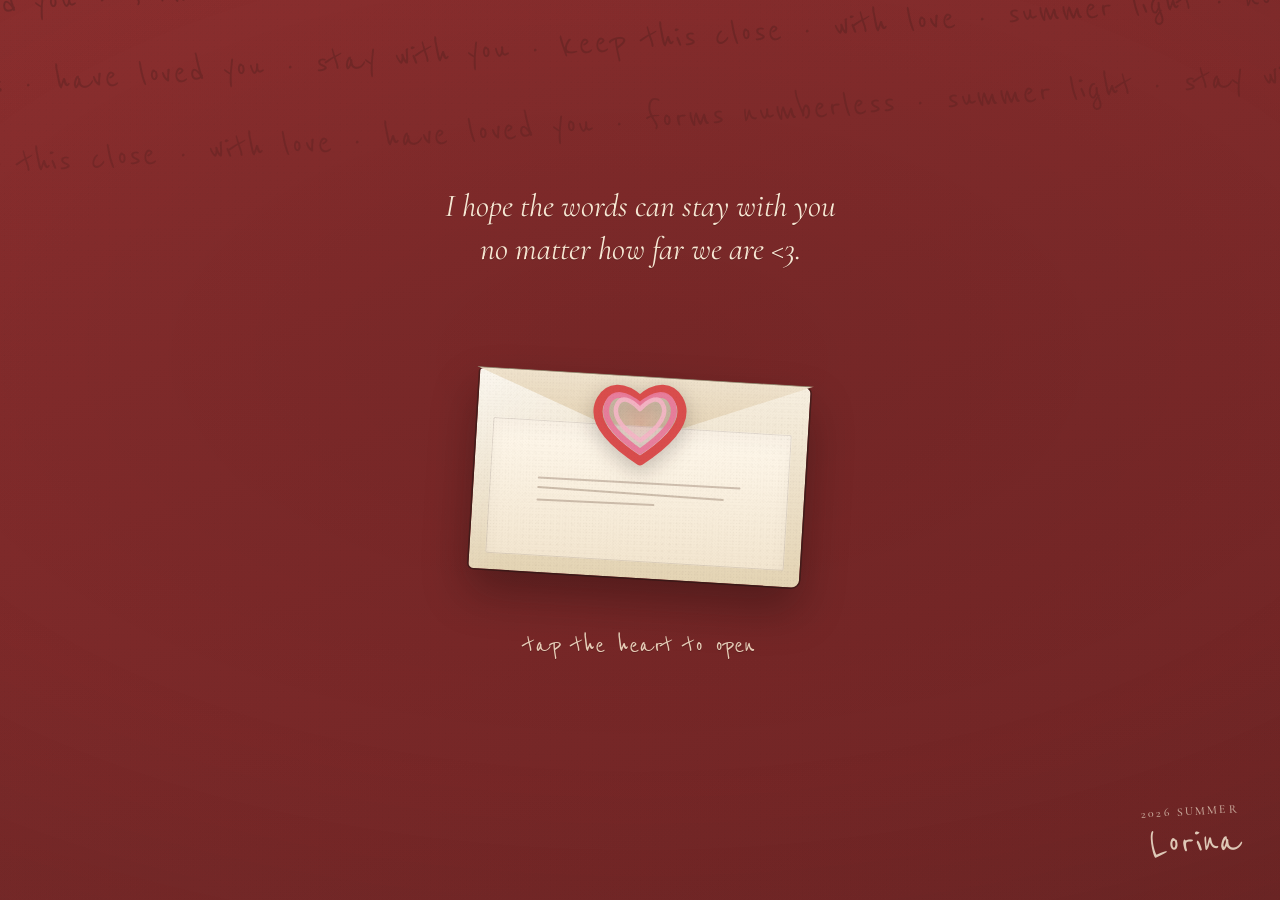
==== index.html @ 3a9853a1 "Redesign Page 1 sealed letter from hand-drawn style references. Keep the original copy and unlock fl" ====
<!doctype html>
<html lang="en">
<head>
  <meta charset="utf-8" />
  <meta name="viewport" content="width=device-width, initial-scale=1" />
  <title>Letters from Lorina</title>
  <meta name="description" content="A small vintage mail of gratitude — sealed for friends and family, opened only by the ones who know the passkey." />
  <link rel="preconnect" href="https://fonts.googleapis.com" />
  <link rel="preconnect" href="https://fonts.gstatic.com" crossorigin />
  <link href="https://fonts.googleapis.com/css2?family=Caveat:wght@400;600&family=Cormorant+Garamond:ital,wght@0,400;0,500;0,600;1,400;1,500;1,600&family=Reenie+Beanie&family=Work+Sans:wght@300;400;500;600&display=swap" rel="stylesheet" />
  <link rel="stylesheet" href="assets/css/style.css?v=20260811c" />
</head>
<body>
  <div class="pink-veil" id="pink-veil" aria-hidden="true">
    <div class="veil-bloom" aria-hidden="true"></div>
  </div>

  <!-- ===== PAGE 1 — sealed letter ===== -->
  <section class="view view-seal is-active" id="view-seal" data-view="seal" aria-label="Sealed letter">
    <div class="seal-script" aria-hidden="true">
      <p>have loved you · forms numberless · keep this close · no matter how far · summer light · with love · stay with you · handwritten days · soft mornings · for you always · have loved you · forms numberless · keep this close · no matter how far · summer light · with love · stay with you · handwritten days · soft mornings · for you always</p>
      <p>forms numberless · have loved you · stay with you · keep this close · with love · summer light · no matter how far · soft mornings · for you always · handwritten days · forms numberless · have loved you · stay with you · keep this close · with love · summer light · no matter how far · soft mornings · for you always</p>
      <p>keep this close · with love · have loved you · forms numberless · summer light · stay with you · no matter how far · for you always · soft mornings · handwritten days · keep this close · with love · have loved you · forms numberless · summer light · stay with you · no matter how far · for you always</p>
    </div>

    <p class="seal-opening" id="opening-line">
      I hope the words can stay with you no matter how far we are &lt;3.
    </p>

    <div class="seal-stage" id="seal-stage">
      <div class="envelope" aria-hidden="true">
        <div class="envelope-flap"></div>
        <div class="envelope-body">
          <div class="letter-peek">
            <span class="peek-line"></span>
            <span class="peek-line"></span>
            <span class="peek-line short"></span>
          </div>
        </div>
        <div class="envelope-grain" aria-hidden="true"></div>
      </div>

      <button type="button" class="heart-btn" id="heart-btn" aria-label="Open the letter">
        <svg class="heart-draw" viewBox="0 0 120 108" aria-hidden="true" focusable="false">
          <path class="heart-ring heart-ring--outer" d="M60 96 C20 70 8 48 18 30 C26 16 42 14 60 30 C78 14 94 16 102 30 C112 48 100 70 60 96 Z" />
          <path class="heart-ring heart-ring--mid" d="M60 86 C28 64 18 46 26 32 C32 22 44 22 60 36 C76 22 88 22 94 32 C102 46 92 64 60 86 Z" />
          <path class="heart-ring heart-ring--inner" d="M60 74 C36 58 30 44 36 34 C40 27 48 28 60 40 C72 28 80 27 84 34 C90 44 84 58 60 74 Z" />
        </svg>
      </button>

      <div class="bloom-burst" aria-hidden="true">
        <span class="bloom b1"></span>
        <span class="bloom b2"></span>
        <span class="bloom b3"></span>
        <span class="bloom b4"></span>
        <span class="bloom b5"></span>
        <span class="bloom b6"></span>
      </div>
    </div>

    <p class="seal-hint">tap the heart to open</p>

    <aside class="seal-signature" aria-hidden="true">
      <span class="seal-signature-date">2026 summer</span>
      <span class="seal-signature-name">Lorina</span>
    </aside>
  </section>

  <!-- ===== PAGE 2 — name + passkey ===== -->
  <section class="view view-passkey" id="view-passkey" data-view="passkey" aria-label="Name and passkey" hidden>
    <button type="button" class="back-link" id="passkey-back">← back</button>

    <form class="passkey-card" id="passkey-form" autocomplete="off" novalidate>
      <h1 class="passkey-title">Your name &amp; <em>passkey</em></h1>
      <p class="passkey-sub">Type the name I know you by, and the passkey I gave you.</p>

      <label class="field">
        <span>Name</span>
        <input id="input-name" name="name" type="text" placeholder="Adi" required autocomplete="off" />
      </label>
      <label class="field">
        <span>Passkey</span>
        <input id="input-passkey" name="passkey" type="password" placeholder="••••••••" required autocomplete="off" />
      </label>

      <button class="btn btn-lemon" type="submit">Break the seal</button>
      <p class="form-error" id="form-error" role="alert" hidden></p>

      <div class="swatch-row" aria-hidden="true">
        <i class="sw sw-blush"></i>
        <i class="sw sw-rose"></i>
        <i class="sw sw-lemon"></i>
        <i class="sw sw-cream"></i>
      </div>
    </form>
  </section>

  <!-- ===== PAGE 3 — memories collage ===== -->
  <section class="view view-memories" id="view-memories" data-view="memories" aria-label="Memories" hidden>
    <header class="memories-head">
      <div>
        <h2 id="memories-headline">kept close</h2>
        <p class="sub" id="memories-sub">a little collage of us</p>
      </div>
      <p class="memories-for"><span>for</span> <em id="memories-name">you</em></p>
    </header>

    <div class="collage-board" id="collage-board" aria-label="Memory collage"></div>

    <div class="memories-cta">
      <button type="button" class="btn btn-cream" id="memories-continue">Open the letter.</button>
    </div>
  </section>

  <!-- ===== PAGE 4 — letter + music ===== -->
  <section class="view view-letter" id="view-letter" data-view="letter" aria-label="Your letter" hidden>
    <div class="letter-page">
      <button type="button" class="film-reel" id="music-btn" aria-pressed="false" aria-label="Play memory soundtrack">
        <span class="reel-visual" aria-hidden="true">
          <span class="reel-strip"></span>
          <span class="reel-disc"></span>
        </span>
        <span class="reel-label" id="music-label">Play memory soundtrack</span>
      </button>

      <div class="letter-layout">
        <article class="letter-copy">
          <h1 class="letter-title" id="letter-title">A letter</h1>
          <p class="letter-opener" id="letter-opener"></p>
          <div class="letter-body" id="letter-body"></div>
          <p class="letter-signoff">
            <span id="letter-signoff">With love,</span>
            <span class="sign-name" id="letter-signname">Lorina</span>
          </p>
        </article>

        <aside class="letter-aside" aria-label="Kept close">
          <figure class="aside-polaroid">
            <div class="aside-media">
              <img id="panel-img" alt="" loading="lazy" decoding="async" />
            </div>
            <figcaption class="hand" id="panel-cap"></figcaption>
          </figure>

          <blockquote class="aside-quote">
            <span class="quote-mark" aria-hidden="true">“</span>
            <p id="panel-quote"></p>
          </blockquote>

          <div class="aside-swatches">
            <span class="label">kept close</span>
            <span class="swatch-row" id="panel-swatches"></span>
          </div>
        </aside>
      </div>

      <div class="letter-footer">
        <button type="button" class="text-link" id="letter-another">Another letter</button>
      </div>
    </div>
  </section>

  <audio id="bg-music" loop preload="metadata"></audio>

  <script src="assets/js/app.js?v=20260811c"></script>
  <script>
    /* Inline Page-1 unlock — survives a failed app.js load */
    (function () {
      var stage = document.getElementById("seal-stage");
      var heart = document.getElementById("heart-btn");
      var veil = document.getElementById("pink-veil");
      var seal = document.getElementById("view-seal");
      var passkey = document.getElementById("view-passkey");
      if (!stage || !heart || !seal || !passkey) return;

      var opening = false;
      var reduce = window.matchMedia && window.matchMedia("(prefers-reduced-motion: reduce)").matches;

      function goPasskey() {
        seal.classList.remove("is-active");
        seal.hidden = true;
        passkey.hidden = false;
        passkey.classList.add("is-active");
        passkey.classList.add("is-entering");
        window.scrollTo(0, 0);
        setTimeout(function () { passkey.classList.remove("is-entering"); }, reduce ? 320 : 450);
        if (veil) veil.classList.remove("is-on");
        opening = false;
        stage.classList.remove("is-opening");
      }

      function openSeal() {
        if (opening || stage.classList.contains("is-opening")) return;
        if (window.Lorina && typeof window.Lorina.openSeal === "function") {
          window.Lorina.openSeal();
          return;
        }
        opening = true;
        stage.classList.add("is-opening");
        if (reduce) {
          if (veil) veil.classList.add("is-on");
          setTimeout(goPasskey, 300);
          return;
        }
        setTimeout(function () { if (veil) veil.classList.add("is-on"); }, 400);
        setTimeout(goPasskey, 1500);
      }

      heart.addEventListener("click", openSeal);
      heart.addEventListener("keydown", function (e) {
        if (e.key === "Enter" || e.key === " ") {
          e.preventDefault();
          openSeal();
        }
      });

      window.__lorinaOpenSeal = openSeal;
    })();

    if (window.Lorina && typeof window.Lorina.init === "function") {
      window.Lorina.init();
    }
  </script>
</body>
</html>
---- assets/css/style.css ----
/* Letters from Lorina — soft-editorial, pushed vintage / intimate / warm */
:root {
  --paper: #FBEFD9;
  --paper-2: #F3E4C4;
  --ink: #3A322B;
  --ink-soft: #6B5E52;
  --ink-faint: rgba(58, 50, 43, 0.16);
  --blush: #F6D4D9;
  --rose: #E9A7B4;
  --lemon: #F2D06B;
  --board: #222B24;
  --cream-card: #FFF8EC;
  --serif: "Cormorant Garamond", Garamond, "Times New Roman", serif;
  --sans: "Work Sans", "Helvetica Neue", Helvetica, Arial, sans-serif;
  --hand: "Reenie Beanie", "Caveat", cursive;
  --ease-heart: cubic-bezier(0.22, 0.61, 0.36, 1);
  --ease-soft: cubic-bezier(0.4, 0, 0.2, 1);
  --maxw: 1100px;
  --cache: 20260810a;
}

*, *::before, *::after { box-sizing: border-box; }
html, body { margin: 0; padding: 0; min-height: 100%; }
html { scroll-behavior: smooth; }
body {
  background: var(--paper);
  color: var(--ink);
  font-family: var(--sans);
  font-size: 17px;
  line-height: 1.55;
  -webkit-font-smoothing: antialiased;
  overflow-x: hidden;
}

/* Paper grain + warm vignette */
body::before {
  content: "";
  position: fixed;
  inset: 0;
  pointer-events: none;
  z-index: 9000;
  opacity: 0.45;
  mix-blend-mode: multiply;
  background-image:
    radial-gradient(rgba(58, 50, 43, 0.04) 1px, transparent 1px),
    radial-gradient(rgba(58, 50, 43, 0.03) 1px, transparent 1px);
  background-size: 3px 3px, 7px 7px;
  background-position: 0 0, 1px 2px;
}
body::after {
  content: "";
  position: fixed;
  inset: 0;
  pointer-events: none;
  z-index: 8999;
  background: radial-gradient(120% 90% at 50% 40%, transparent 50%, rgba(58, 50, 43, 0.12) 100%);
}

img, video { max-width: 100%; display: block; }
button { font: inherit; cursor: pointer; color: inherit; }
h1, h2, h3, p { margin: 0; }
.hand { font-family: var(--hand); font-weight: 400; }
[hidden] { display: none !important; }

/* ---------- Views ---------- */
.view {
  position: relative;
  min-height: 100vh;
  min-height: 100dvh;
  opacity: 0;
  visibility: hidden;
  pointer-events: none;
  transition: opacity 400ms var(--ease-soft);
}
.view.is-active {
  opacity: 1;
  visibility: visible;
  pointer-events: auto;
}
.view.is-entering { animation: viewIn 400ms var(--ease-soft) both; }
@keyframes viewIn {
  from { opacity: 0; }
  to { opacity: 1; }
}

/* ---------- Shared UI ---------- */
.btn {
  display: inline-flex;
  align-items: center;
  justify-content: center;
  border: none;
  border-radius: 999px;
  padding: 14px 28px;
  font-family: var(--sans);
  font-size: 15px;
  font-weight: 500;
  letter-spacing: 0.01em;
  transition: transform 200ms var(--ease-soft), box-shadow 200ms, filter 200ms;
}
.btn:hover { transform: translateY(-1px); }
.btn:active { transform: translateY(0); }
.btn-lemon {
  background: var(--lemon);
  color: var(--ink);
  box-shadow: 0 8px 24px rgba(58, 50, 43, 0.12);
}
.btn-cream {
  background: var(--paper);
  color: var(--ink);
  box-shadow: 0 10px 28px rgba(0, 0, 0, 0.28);
}
.back-link, .text-link {
  background: none;
  border: none;
  font-family: var(--serif);
  font-style: italic;
  font-size: 18px;
  color: var(--ink-soft);
  padding: 8px 0;
  text-decoration: underline;
  text-underline-offset: 4px;
}
.swatch-row { display: inline-flex; gap: 10px; align-items: center; }
.sw {
  width: 18px;
  height: 18px;
  border-radius: 50%;
  display: block;
  box-shadow: inset 0 0 0 1px rgba(58, 50, 43, 0.1);
}
.sw-blush { background: var(--blush); }
.sw-rose { background: var(--rose); }
.sw-lemon { background: var(--lemon); }
.sw-cream { background: var(--paper); border: 1px solid var(--ink-faint); }

/* ---------- Pink unlock veil (watercolor bloom) ---------- */
.pink-veil {
  position: fixed;
  inset: 0;
  z-index: 8000;
  pointer-events: none;
  opacity: 0;
  background:
    radial-gradient(circle at 50% 48%, #F8E4E8 0%, var(--blush) 42%, var(--rose) 78%, #C97A8A 100%);
  transition: opacity 600ms var(--ease-soft);
}
.pink-veil.is-on { opacity: 1; }
.veil-bloom {
  position: absolute;
  inset: 18% 22%;
  border-radius: 50%;
  background:
    radial-gradient(circle at 30% 40%, rgba(242, 208, 107, 0.35), transparent 40%),
    radial-gradient(circle at 70% 35%, rgba(180, 160, 220, 0.28), transparent 38%),
    radial-gradient(circle at 50% 60%, rgba(246, 180, 160, 0.35), transparent 42%);
  filter: blur(8px);
  opacity: 0.85;
}

/* ========== PAGE 1 — Seal (style_references: charcoal + crayon heart) ========== */
.view-seal {
  --seal-red: #8B2E2E;
  --seal-red-deep: #6E2424;
  --heart-red: #D94A4A;
  --heart-pink: #E87A9A;
  --heart-pale: #F3B4C4;
  display: flex;
  flex-direction: column;
  align-items: center;
  justify-content: center;
  padding: 48px 24px 96px;
  gap: 26px;
  overflow: hidden;
  background:
    radial-gradient(120% 90% at 50% 40%, rgba(0, 0, 0, 0.08), transparent 55%),
    linear-gradient(160deg, var(--seal-red) 0%, var(--seal-red-deep) 100%);
}
.view-seal.is-active { display: flex; }

/* script wallpaper like letter_seaedl */
.seal-script {
  position: absolute;
  inset: -8%;
  z-index: 0;
  pointer-events: none;
  overflow: hidden;
  opacity: 0.22;
  transform: rotate(-4deg);
}
.seal-script p {
  font-family: var(--hand);
  font-size: clamp(28px, 4.2vw, 42px);
  line-height: 1.55;
  color: #1a1210;
  white-space: nowrap;
  margin: 0 0 0.35em;
  letter-spacing: 0.02em;
}
.seal-script p:nth-child(2) { margin-left: -8%; opacity: 0.85; }
.seal-script p:nth-child(3) { margin-left: 4%; opacity: 0.7; }

.seal-opening {
  position: relative;
  z-index: 2;
  max-width: 28ch;
  text-align: center;
  font-family: var(--serif);
  font-style: italic;
  font-weight: 400;
  font-size: clamp(22px, 3.4vw, 32px);
  line-height: 1.35;
  color: #F7E8D4;
  text-shadow: 0 1px 0 rgba(0, 0, 0, 0.18);
}

.seal-stage {
  position: relative;
  z-index: 3;
  width: min(360px, 86vw);
  height: 300px;
  display: grid;
  place-items: center;
}

/* sketchy cream envelope — charcoal edges, slight tilt */
.envelope {
  position: absolute;
  width: 92%;
  height: 200px;
  bottom: 18px;
  left: 4%;
  border-radius: 3px 6px 8px 5px;
  background:
    linear-gradient(135deg, rgba(255, 255, 255, 0.45), transparent 42%),
    linear-gradient(180deg, #F7EFE0 0%, #EDE0C8 55%, #E4D4B4 100%);
  box-shadow:
    0 22px 44px rgba(20, 8, 8, 0.35),
    0 0 0 1.5px rgba(40, 28, 24, 0.55),
    inset 0 1px 0 rgba(255, 255, 255, 0.4);
  transform: rotate(3.5deg);
  transition: opacity 500ms var(--ease-soft), transform 500ms var(--ease-soft), filter 500ms var(--ease-soft);
  pointer-events: none;
}
.envelope-grain {
  position: absolute;
  inset: 0;
  border-radius: inherit;
  opacity: 0.35;
  mix-blend-mode: multiply;
  background-image:
    radial-gradient(rgba(58, 50, 43, 0.08) 0.8px, transparent 1px),
    radial-gradient(rgba(90, 60, 50, 0.06) 1px, transparent 1.5px);
  background-size: 3px 3px, 7px 7px;
  pointer-events: none;
}
.envelope-flap {
  position: absolute;
  left: -1%; right: -1%; top: -2px;
  height: 84px;
  background: linear-gradient(180deg, #EFE2CC, #DFCBA8);
  clip-path: polygon(0 0, 50% 78%, 100% 0);
  box-shadow: 0 8px 14px rgba(40, 28, 24, 0.12);
  border-top: 1.5px solid rgba(40, 28, 24, 0.45);
}
.envelope-body {
  position: absolute;
  inset: 48px 16px 16px;
  background: linear-gradient(180deg, #FFF8EC, #F3E6D0);
  border-radius: 2px;
  display: flex;
  flex-direction: column;
  align-items: center;
  justify-content: center;
  gap: 12px;
  box-shadow:
    inset 0 0 0 1px rgba(40, 28, 24, 0.12),
    inset 0 10px 18px rgba(40, 28, 24, 0.04);
}
.letter-peek { width: 68%; display: flex; flex-direction: column; gap: 9px; }
.peek-line {
  display: block;
  height: 2px;
  border-radius: 1px;
  background: rgba(90, 60, 40, 0.28);
  transform: rotate(-0.4deg);
}
.peek-line:nth-child(2) { transform: rotate(0.5deg); width: 92%; }
.peek-line.short { width: 58%; transform: rotate(-0.8deg); }

/* concentric crayon heart — icon_tap reference */
.heart-btn {
  position: absolute;
  z-index: 5;
  top: 42%;
  left: 50%;
  width: 112px;
  height: 100px;
  margin: -50px 0 0 -56px;
  background: none;
  border: none;
  padding: 0;
  transform-origin: center center;
  transition: transform 900ms var(--ease-heart);
  filter: drop-shadow(0 6px 10px rgba(20, 8, 8, 0.28));
}
.heart-btn:focus-visible {
  outline: 2px solid var(--heart-pale);
  outline-offset: 10px;
  border-radius: 40%;
}
.heart-draw {
  width: 100%;
  height: 100%;
  overflow: visible;
  animation: heartIdle 2.8s ease-in-out infinite;
}
.heart-ring {
  fill: none;
  stroke-linejoin: round;
  stroke-linecap: round;
  vector-effect: non-scaling-stroke;
}
.heart-ring--outer {
  stroke: var(--heart-red);
  stroke-width: 9;
  opacity: 0.98;
}
.heart-ring--mid {
  stroke: var(--heart-pink);
  stroke-width: 6;
  opacity: 0.95;
}
.heart-ring--inner {
  stroke: var(--heart-pale);
  stroke-width: 4.5;
  opacity: 0.92;
}
/* crayon grain via rough SVG filter substitute — layered offset shadows */
.heart-btn::after {
  content: "";
  position: absolute;
  inset: 18% 20%;
  border-radius: 50%;
  background: radial-gradient(circle, rgba(217, 74, 74, 0.18), transparent 65%);
  pointer-events: none;
  z-index: -1;
  animation: heartIdle 2.8s ease-in-out infinite;
}
@keyframes heartIdle {
  0%, 100% { transform: scale(1); }
  50% { transform: scale(1.05); }
}

.bloom-burst {
  position: absolute;
  inset: 0;
  pointer-events: none;
  opacity: 0;
  z-index: 4;
}
.bloom {
  position: absolute;
  width: 18px;
  height: 18px;
  border-radius: 60% 40% 55% 45%;
  opacity: 0.9;
}
.bloom.b1 { left: 18%; top: 28%; background: #7BA3D4; }
.bloom.b2 { right: 20%; top: 24%; background: #C9A0E0; width: 14px; height: 14px; }
.bloom.b3 { left: 28%; bottom: 30%; background: #F2A07A; width: 16px; height: 20px; }
.bloom.b4 { right: 26%; bottom: 28%; background: #F2D06B; }
.bloom.b5 { left: 46%; top: 16%; background: #E9A7B4; width: 12px; height: 12px; }
.bloom.b6 { left: 50%; bottom: 18%; background: #8FBF7A; width: 15px; height: 15px; }

.seal-hint {
  position: relative;
  z-index: 2;
  font-family: var(--hand);
  font-size: 30px;
  color: #F3E0C8;
  opacity: 0.9;
  text-shadow: 0 1px 0 rgba(0, 0, 0, 0.2);
}

/* Signature — kept, tuned for brick-red field */
.seal-signature {
  position: absolute;
  right: clamp(18px, 4vw, 40px);
  bottom: clamp(18px, 3.5vw, 36px);
  z-index: 4;
  display: flex;
  flex-direction: column;
  align-items: flex-end;
  gap: 2px;
  transform: rotate(-3deg);
  pointer-events: none;
  user-select: none;
  color: rgba(247, 232, 212, 0.72);
  opacity: 0;
  animation: signatureIn 700ms var(--ease-soft) 600ms forwards;
}
.seal-signature-date {
  font-family: var(--serif);
  font-size: 12px;
  font-weight: 500;
  letter-spacing: 0.18em;
  text-transform: uppercase;
  line-height: 1.2;
}
.seal-signature-name {
  font-family: var(--hand);
  font-size: clamp(34px, 5vw, 46px);
  line-height: 0.95;
  font-weight: 400;
  color: rgba(247, 232, 212, 0.88);
}
@keyframes signatureIn {
  from { opacity: 0; transform: rotate(-3deg) translateY(6px); }
  to { opacity: 1; transform: rotate(-3deg) translateY(0); }
}
@media (prefers-reduced-motion: reduce) {
  .seal-signature { animation: none; opacity: 1; }
  .heart-draw, .heart-btn::after { animation: none; }
}

/* Unlock motion — heart expands, envelope softens, blooms appear */
.seal-stage.is-opening .heart-btn {
  transform: scale(14);
  animation: none;
}
.seal-stage.is-opening .heart-draw { animation: none; }
.seal-stage.is-opening .envelope {
  opacity: 0;
  transform: rotate(3.5deg) scale(0.96);
  filter: blur(3px);
}
.seal-stage.is-opening .bloom-burst {
  opacity: 1;
  transition: opacity 400ms ease 200ms;
}
.seal-stage.is-opening .bloom {
  animation: bloomOut 900ms var(--ease-heart) forwards;
}
.seal-stage.is-opening .bloom.b1 { --bx: -40px; --by: -28px; }
.seal-stage.is-opening .bloom.b2 { --bx: 36px; --by: -34px; }
.seal-stage.is-opening .bloom.b3 { --bx: -30px; --by: 32px; }
.seal-stage.is-opening .bloom.b4 { --bx: 34px; --by: 28px; }
.seal-stage.is-opening .bloom.b5 { --bx: 0px; --by: -44px; }
.seal-stage.is-opening .bloom.b6 { --bx: 8px; --by: 40px; }
@keyframes bloomOut {
  to { transform: translate(var(--bx), var(--by)) scale(1.6); opacity: 0.15; }
}
.seal-stage.is-opening ~ .seal-hint,
.view-seal.is-opening .seal-hint { opacity: 0; transition: opacity 300ms; }
.view-seal.is-opening .seal-opening { opacity: 0; transition: opacity 400ms; }
.view-seal.is-opening .seal-signature { opacity: 0; transition: opacity 300ms; }

/* ========== PAGE 2 — Passkey ========== */
.view-passkey {
  display: flex;
  align-items: center;
  justify-content: center;
  padding: 72px 20px;
  background:
    radial-gradient(ellipse at 20% 10%, rgba(246, 212, 217, 0.45), transparent 45%),
    radial-gradient(ellipse at 90% 80%, rgba(242, 208, 107, 0.2), transparent 40%),
    var(--paper);
}
.view-passkey .back-link {
  position: absolute;
  top: 28px;
  left: 28px;
}
.passkey-card {
  width: min(420px, 100%);
  background: var(--cream-card);
  border-radius: 28px;
  padding: 40px 34px 32px;
  box-shadow:
    0 24px 60px rgba(58, 50, 43, 0.12),
    0 0 0 1px rgba(58, 50, 43, 0.05);
  display: flex;
  flex-direction: column;
  gap: 18px;
}
.passkey-title {
  font-family: var(--serif);
  font-weight: 500;
  font-size: clamp(34px, 5vw, 44px);
  line-height: 1.05;
}
.passkey-title em { font-style: italic; font-weight: 400; }
.passkey-sub {
  font-size: 15px;
  color: var(--ink-soft);
  margin-bottom: 4px;
}
.field {
  display: flex;
  flex-direction: column;
  gap: 8px;
  font-size: 13px;
  letter-spacing: 0.02em;
  color: var(--ink-soft);
}
.field input {
  appearance: none;
  border: 1.5px dashed rgba(58, 50, 43, 0.35);
  border-radius: 14px;
  background: rgba(255, 255, 255, 0.55);
  padding: 14px 16px;
  font-family: var(--serif);
  font-size: 20px;
  color: var(--ink);
  outline: none;
  transition: border-color 180ms, box-shadow 180ms, background 180ms;
}
.field input:focus {
  border-style: solid;
  border-color: var(--rose);
  background: #fff;
  box-shadow: 0 0 0 4px rgba(233, 167, 180, 0.28);
}
.passkey-card .btn { width: 100%; margin-top: 4px; }
.form-error {
  font-family: var(--serif);
  font-style: italic;
  color: #9B4A5A;
  font-size: 15px;
  min-height: 1.2em;
}
.passkey-card.is-shake { animation: shake 420ms var(--ease-soft); }
@keyframes shake {
  0%, 100% { transform: translateX(0); }
  20% { transform: translateX(-8px); }
  40% { transform: translateX(8px); }
  60% { transform: translateX(-5px); }
  80% { transform: translateX(5px); }
}
.passkey-card .swatch-row { justify-content: center; margin-top: 6px; }

/* ========== PAGE 3 — Memories collage ========== */
.view-memories {
  background: var(--board);
  color: var(--paper);
  padding: 36px 20px 48px;
}
.memories-head {
  max-width: var(--maxw);
  margin: 0 auto 28px;
  display: flex;
  justify-content: space-between;
  align-items: end;
  gap: 20px;
}
.memories-head h2 {
  font-family: var(--serif);
  font-weight: 500;
  font-style: italic;
  font-size: clamp(36px, 5vw, 54px);
  line-height: 1;
  color: var(--paper);
}
.memories-head .sub {
  margin-top: 8px;
  font-family: var(--hand);
  font-size: 26px;
  color: rgba(251, 239, 217, 0.72);
}
.memories-for {
  font-family: var(--serif);
  font-size: 18px;
  color: rgba(251, 239, 217, 0.7);
  text-align: right;
}
.memories-for span { display: block; font-size: 13px; letter-spacing: 0.08em; text-transform: uppercase; font-family: var(--sans); opacity: 0.7; }
.memories-for em { font-style: italic; font-size: 28px; color: var(--blush); }

.collage-board {
  position: relative;
  max-width: var(--maxw);
  margin: 0 auto;
  height: clamp(560px, 72vh, 740px);
  border-radius: 18px;
  background:
    radial-gradient(circle at 15% 20%, rgba(246, 212, 217, 0.08), transparent 35%),
    radial-gradient(circle at 80% 70%, rgba(242, 208, 107, 0.06), transparent 40%),
    linear-gradient(160deg, #2A342C, var(--board) 55%, #1A211C);
  box-shadow: inset 0 0 0 1px rgba(251, 239, 217, 0.06);
  overflow: hidden;
}

.collage-item {
  position: absolute;
  left: var(--x);
  top: var(--y);
  width: var(--w);
  z-index: var(--z, 1);
  transform: rotate(var(--r, 0deg));
}

.polaroid {
  position: relative;
  background: #F7EFE0;
  padding: 10px 10px 28px;
  box-shadow: 0 14px 30px rgba(0, 0, 0, 0.35);
  color: var(--ink);
}
.polaroid::before,
.polaroid::after {
  content: "";
  position: absolute;
  top: -8px;
  width: 42px;
  height: 18px;
  background: linear-gradient(180deg, rgba(255,255,255,0.35), rgba(246,212,217,0.55));
  box-shadow: 0 1px 2px rgba(0,0,0,0.15);
  opacity: 0.9;
}
.polaroid::before { left: 12px; transform: rotate(-8deg); }
.polaroid::after { right: 14px; transform: rotate(6deg); background: linear-gradient(180deg, rgba(255,255,255,0.25), rgba(242,208,107,0.45)); }
.polaroid .media {
  width: 100%;
  aspect-ratio: var(--aspect, 4/5);
  overflow: hidden;
  background: #1a1a1a;
}
.polaroid .media img,
.polaroid .media video {
  width: 100%;
  height: 100%;
  object-fit: cover;
}
.polaroid .cap {
  margin-top: 10px;
  font-family: var(--hand);
  font-size: 22px;
  text-align: center;
  color: var(--ink);
  line-height: 1.1;
}

.filmstrip {
  background: #151515;
  padding: 10px 8px;
  border-radius: 4px;
  box-shadow: 0 12px 28px rgba(0,0,0,0.4);
  display: grid;
  gap: 6px;
  position: relative;
}
.filmstrip::before,
.filmstrip::after {
  content: "";
  position: absolute;
  top: 6px;
  bottom: 6px;
  width: 8px;
  background:
    repeating-linear-gradient(
      180deg,
      #151515 0 6px,
      transparent 6px 8px,
      #151515 8px 14px,
      transparent 14px 16px
    ),
    linear-gradient(#FBEFD9, #FBEFD9);
  background-clip: padding-box, border-box;
  opacity: 0.9;
  border-radius: 1px;
}
.filmstrip::before { left: 2px; }
.filmstrip::after { right: 2px; }
.filmstrip .frame {
  aspect-ratio: 1;
  overflow: hidden;
  background: #333;
  margin: 0 10px;
}
.filmstrip .frame img {
  width: 100%;
  height: 100%;
  object-fit: cover;
  filter: sepia(0.15) contrast(1.05);
}
.filmstrip .cap {
  font-family: var(--hand);
  font-size: 18px;
  color: var(--blush);
  text-align: center;
  margin-top: 4px;
}

.ticket {
  background: var(--lemon);
  color: var(--ink);
  padding: 14px 12px;
  font-family: var(--hand);
  font-size: 22px;
  text-align: center;
  line-height: 1.15;
  box-shadow: 0 10px 22px rgba(0,0,0,0.28);
  position: relative;
  clip-path: polygon(
    0 0, 100% 0, 100% 100%, 0 100%,
    0 82%, 6% 78%, 0 74%,
    0 58%, 6% 54%, 0 50%,
    0 34%, 6% 30%, 0 26%,
    0 12%, 6% 8%, 0 4%
  );
}
.ticket.color-blush { background: var(--blush); }

.sticker {
  display: grid;
  place-items: center;
  min-height: 48px;
  padding: 10px 14px;
  border-radius: 999px;
  background: rgba(246, 212, 217, 0.55);
  color: var(--paper);
  font-family: var(--hand);
  font-size: 22px;
  backdrop-filter: blur(4px);
  box-shadow: 0 8px 18px rgba(0,0,0,0.2);
  border: 1px solid rgba(251, 239, 217, 0.25);
}

.doodle-star,
.doodle-sparkle {
  width: 100%;
  aspect-ratio: 1;
  background: var(--lemon);
  clip-path: polygon(50% 0%, 61% 35%, 98% 35%, 68% 57%, 79% 91%, 50% 70%, 21% 91%, 32% 57%, 2% 35%, 39% 35%);
  opacity: 0.85;
  filter: drop-shadow(0 0 6px rgba(242, 208, 107, 0.35));
}
.doodle-sparkle {
  background: var(--blush);
  clip-path: polygon(50% 0, 56% 42%, 100% 50%, 56% 58%, 50% 100%, 44% 58%, 0 50%, 44% 42%);
}

.memories-cta {
  max-width: var(--maxw);
  margin: 32px auto 0;
  display: flex;
  justify-content: center;
}

/* Mobile stack for collage */
@media (max-width: 760px) {
  .collage-board {
    height: auto;
    min-height: 0;
    display: flex;
    flex-direction: column;
    gap: 22px;
    padding: 22px 16px 28px;
    overflow: visible;
  }
  .collage-item {
    position: relative !important;
    left: auto !important;
    top: auto !important;
    width: min(78%, 280px) !important;
    margin: 0 auto;
    transform: rotate(var(--r, 0deg)) !important;
  }
  .collage-item[data-kind="doodle"] { width: 36px !important; }
  .collage-item[data-kind="sticker"] { width: 140px !important; }
  .collage-item[data-kind="ticket"] { width: 160px !important; }
  .collage-item[data-kind="filmstrip"] { width: 180px !important; }
  .memories-head { flex-direction: column; align-items: start; }
  .memories-for { text-align: left; }
}

/* ========== PAGE 4 — Letter + music ========== */
.view-letter {
  background:
    radial-gradient(ellipse at 10% 0%, rgba(246, 212, 217, 0.35), transparent 40%),
    radial-gradient(ellipse at 100% 100%, rgba(242, 208, 107, 0.18), transparent 35%),
    var(--paper);
  padding: 36px 20px 72px;
}
.letter-page {
  max-width: var(--maxw);
  margin: 0 auto;
}

.film-reel {
  display: inline-flex;
  align-items: center;
  gap: 14px;
  background: none;
  border: none;
  padding: 8px 4px;
  margin-bottom: 28px;
  min-height: 48px;
}
.film-reel:focus-visible {
  outline: 2px solid var(--rose);
  outline-offset: 4px;
  border-radius: 10px;
}
.reel-visual {
  position: relative;
  width: 86px;
  height: 34px;
  flex: 0 0 auto;
}
.reel-strip {
  position: absolute;
  inset: 8px 0;
  background:
    repeating-linear-gradient(
      90deg,
      #1c221e 0 10px,
      #2c342e 10px 14px
    );
  border-radius: 3px;
  box-shadow: 0 4px 10px rgba(58, 50, 43, 0.15);
}
.reel-strip::before,
.reel-strip::after {
  content: "";
  position: absolute;
  top: -4px;
  bottom: -4px;
  width: 6px;
  background: repeating-linear-gradient(#FBEFD9 0 3px, transparent 3px 6px);
  opacity: 0.85;
}
.reel-strip::before { left: 4px; }
.reel-strip::after { right: 4px; }
.reel-disc {
  position: absolute;
  right: -2px;
  top: 50%;
  width: 30px;
  height: 30px;
  margin-top: -15px;
  border-radius: 50%;
  background:
    radial-gradient(circle at center, var(--paper) 0 4px, transparent 5px),
    repeating-conic-gradient(from 0deg, #1c221e 0deg 18deg, #3a443c 18deg 36deg);
  box-shadow: 0 2px 6px rgba(0,0,0,0.25);
}
.film-reel.is-playing .reel-disc {
  animation: spinReel 1.4s linear infinite;
}
@keyframes spinReel {
  to { transform: rotate(360deg); }
}
.reel-label {
  font-family: var(--serif);
  font-style: italic;
  font-size: 20px;
  color: var(--ink);
}

.letter-layout {
  display: grid;
  grid-template-columns: minmax(0, 1.15fr) minmax(260px, 0.85fr);
  gap: 40px;
  align-items: start;
}
.letter-copy {
  background: rgba(255, 248, 236, 0.72);
  border-radius: 28px;
  padding: clamp(28px, 4vw, 48px);
  box-shadow: 0 18px 50px rgba(58, 50, 43, 0.08);
}
.letter-title {
  font-family: var(--serif);
  font-style: italic;
  font-weight: 500;
  font-size: clamp(34px, 4.5vw, 48px);
  line-height: 1.05;
  margin-bottom: 22px;
}
.letter-opener {
  font-family: var(--serif);
  font-size: clamp(20px, 2.4vw, 24px);
  line-height: 1.45;
  color: var(--ink-soft);
  margin-bottom: 22px;
}
.letter-opener::first-letter {
  float: left;
  font-size: 4.6rem;
  line-height: 0.8;
  padding-right: 10px;
  padding-top: 6px;
  font-style: italic;
  color: var(--rose);
}
.letter-body p {
  font-family: var(--serif);
  font-size: 19px;
  line-height: 1.65;
  margin-bottom: 1.1em;
  color: var(--ink);
}
.letter-signoff {
  margin-top: 28px;
  font-family: var(--serif);
  font-style: italic;
  font-size: 20px;
  color: var(--ink-soft);
  display: flex;
  flex-direction: column;
  gap: 4px;
}
.sign-name {
  font-family: var(--hand);
  font-style: normal;
  font-size: 40px;
  color: var(--ink);
  line-height: 1;
}

.letter-aside {
  display: flex;
  flex-direction: column;
  gap: 22px;
  padding-top: 12px;
}
.aside-polaroid {
  margin: 0;
  background: #FFF8EC;
  padding: 12px 12px 26px;
  width: min(100%, 280px);
  transform: rotate(3.5deg);
  box-shadow: 0 18px 40px rgba(58, 50, 43, 0.16);
  align-self: center;
}
.aside-media {
  aspect-ratio: 4 / 5;
  overflow: hidden;
  background: #ddd;
}
.aside-media img {
  width: 100%;
  height: 100%;
  object-fit: cover;
}
.aside-polaroid figcaption {
  margin-top: 12px;
  text-align: center;
  font-size: 26px;
  color: var(--ink);
}
.aside-quote {
  margin: 0;
  background: var(--blush);
  border-radius: 22px;
  padding: 26px 24px 22px;
  position: relative;
  box-shadow: 0 12px 30px rgba(58, 50, 43, 0.08);
}
.aside-quote .quote-mark {
  position: absolute;
  top: 4px;
  left: 14px;
  font-family: var(--serif);
  font-size: 64px;
  line-height: 1;
  color: rgba(58, 50, 43, 0.22);
}
.aside-quote p {
  position: relative;
  font-family: var(--serif);
  font-style: italic;
  font-size: 22px;
  line-height: 1.35;
  color: var(--ink);
}
.aside-swatches .label {
  display: block;
  font-family: var(--hand);
  font-size: 24px;
  margin-bottom: 10px;
  color: var(--ink-soft);
}

.letter-footer {
  margin-top: 36px;
  display: flex;
  justify-content: center;
}

@media (max-width: 860px) {
  .letter-layout {
    grid-template-columns: 1fr;
    gap: 28px;
  }
  .aside-polaroid { transform: rotate(-2deg); }
}

/* Reduced motion */
@media (prefers-reduced-motion: reduce) {
  *, *::before, *::after {
    animation-duration: 0.01ms !important;
    animation-iteration-count: 1 !important;
    transition-duration: 0.01ms !important;
  }
  .seal-stage.is-opening .heart-btn { transform: none; }
  .seal-stage.is-opening .bloom { animation: none; }
  .pink-veil { transition: opacity 300ms linear; }
  .view { transition: opacity 300ms linear; }
  .film-reel.is-playing .reel-disc { animation: none; }
}
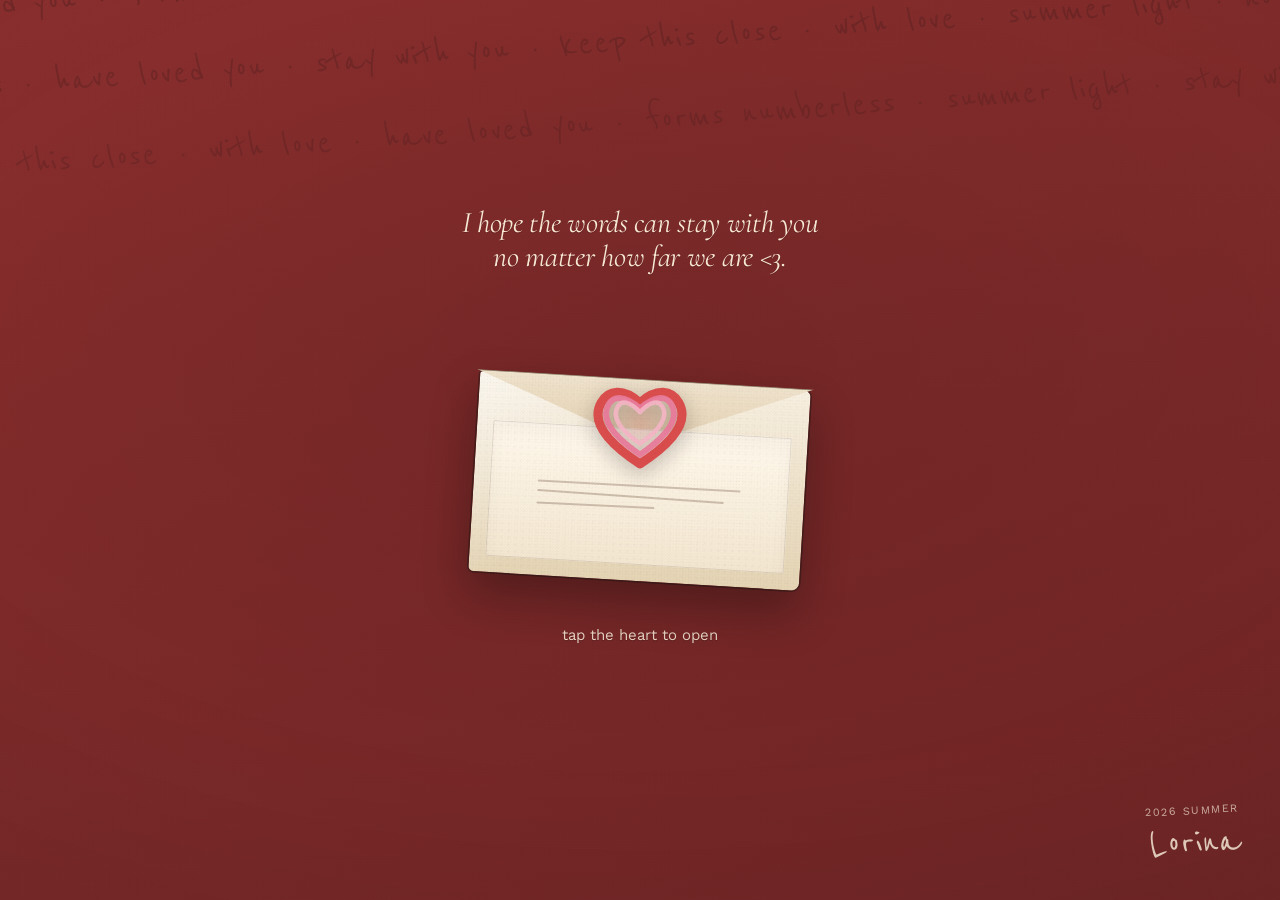
==== commit b14d3c8b: "Add Page 2 passkey screen on shared seal surface with open-letter underlay. Compact login card, shar" ====
--- a/index.html
+++ b/index.html
@@ -8,7 +8,7 @@
   <link rel="preconnect" href="https://fonts.googleapis.com" />
   <link rel="preconnect" href="https://fonts.gstatic.com" crossorigin />
   <link href="https://fonts.googleapis.com/css2?family=Caveat:wght@400;600&family=Cormorant+Garamond:ital,wght@0,400;0,500;0,600;1,400;1,500;1,600&family=Reenie+Beanie&family=Work+Sans:wght@300;400;500;600&display=swap" rel="stylesheet" />
-  <link rel="stylesheet" href="assets/css/style.css?v=20260811c" />
+  <link rel="stylesheet" href="assets/css/style.css?v=20260811o" />
 </head>
 <body>
   <div class="pink-veil" id="pink-veil" aria-hidden="true">
@@ -23,7 +23,7 @@
       <p>keep this close · with love · have loved you · forms numberless · summer light · stay with you · no matter how far · for you always · soft mornings · handwritten days · keep this close · with love · have loved you · forms numberless · summer light · stay with you · no matter how far · for you always</p>
     </div>
 
-    <p class="seal-opening" id="opening-line">
+    <p class="seal-opening type-headline type-headline-accent" id="opening-line">
       I hope the words can stay with you no matter how far we are &lt;3.
     </p>
 
@@ -58,7 +58,7 @@
       </div>
     </div>
 
-    <p class="seal-hint">tap the heart to open</p>
+    <p class="seal-hint type-body">tap the heart to open</p>
 
     <aside class="seal-signature" aria-hidden="true">
       <span class="seal-signature-date">2026 summer</span>
@@ -68,31 +68,103 @@
 
   <!-- ===== PAGE 2 — name + passkey ===== -->
   <section class="view view-passkey" id="view-passkey" data-view="passkey" aria-label="Name and passkey" hidden>
-    <button type="button" class="back-link" id="passkey-back">← back</button>
-
-    <form class="passkey-card" id="passkey-form" autocomplete="off" novalidate>
-      <h1 class="passkey-title">Your name &amp; <em>passkey</em></h1>
-      <p class="passkey-sub">Type the name I know you by, and the passkey I gave you.</p>
-
-      <label class="field">
-        <span>Name</span>
-        <input id="input-name" name="name" type="text" placeholder="Adi" required autocomplete="off" />
-      </label>
-      <label class="field">
-        <span>Passkey</span>
-        <input id="input-passkey" name="passkey" type="password" placeholder="••••••••" required autocomplete="off" />
-      </label>
-
-      <button class="btn btn-lemon" type="submit">Break the seal</button>
-      <p class="form-error" id="form-error" role="alert" hidden></p>
-
-      <div class="swatch-row" aria-hidden="true">
-        <i class="sw sw-blush"></i>
-        <i class="sw sw-rose"></i>
-        <i class="sw sw-lemon"></i>
-        <i class="sw sw-cream"></i>
-      </div>
-    </form>
+    <!-- Same script wallpaper as Page 1 so the surface reads continuous -->
+    <div class="seal-script" aria-hidden="true">
+      <p>have loved you · forms numberless · keep this close · no matter how far · summer light · with love · stay with you · handwritten days · soft mornings · for you always · have loved you · forms numberless · keep this close · no matter how far · summer light · with love · stay with you · handwritten days · soft mornings · for you always</p>
+      <p>forms numberless · have loved you · stay with you · keep this close · with love · summer light · no matter how far · soft mornings · for you always · handwritten days · forms numberless · have loved you · stay with you · keep this close · with love · summer light · no matter how far · soft mornings · for you always</p>
+      <p>keep this close · with love · have loved you · forms numberless · summer light · stay with you · no matter how far · for you always · soft mornings · handwritten days · keep this close · with love · have loved you · forms numberless · summer light · stay with you · no matter how far · for you always</p>
+    </div>
+
+    <button type="button" class="back-link type-link" id="passkey-back">← back</button>
+
+    <div class="passkey-stage">
+      <div class="open-letter" aria-hidden="true">
+        <div class="open-letter-frame">
+          <picture>
+            <source srcset="assets/img/open-letter-icon.webp?v=20260811o" type="image/webp" />
+            <img
+              id="open-letter-img"
+              src="assets/img/open-letter-icon.jpg?v=20260811o"
+              alt=""
+              width="720"
+              height="579"
+              decoding="async"
+              fetchpriority="low"
+            />
+          </picture>
+        </div>
+      </div>
+
+      <form class="passkey-card" id="passkey-form" autocomplete="off" novalidate>
+        <div class="passkey-card-grain" aria-hidden="true"></div>
+        <h1 class="passkey-title type-headline">Your name &amp; <em>passkey</em></h1>
+        <p class="passkey-sub type-body">Type the name I know you by, and the passkey I gave you.</p>
+
+        <label class="field type-label">
+          <span>Name</span>
+          <input
+            id="input-name"
+            name="name"
+            type="text"
+            placeholder="Your name"
+            required
+            autocomplete="off"
+            autocapitalize="off"
+            spellcheck="false"
+          />
+        </label>
+        <label class="field type-label">
+          <span>Passkey</span>
+          <div class="field-control">
+            <input
+              id="input-passkey"
+              name="passkey"
+              type="password"
+              placeholder="Your passkey"
+              required
+              autocomplete="off"
+              autocapitalize="off"
+              spellcheck="false"
+            />
+            <button
+              type="button"
+              class="passkey-toggle"
+              id="passkey-toggle"
+              aria-label="Show passkey"
+              aria-pressed="false"
+              title="Show passkey"
+            >
+              <svg class="passkey-toggle-icon passkey-toggle-icon--show" viewBox="0 0 24 24" aria-hidden="true" focusable="false">
+                <path d="M2.5 12s3.8-6.2 9.5-6.2S21.5 12 21.5 12s-3.8 6.2-9.5 6.2S2.5 12 2.5 12Z" fill="none" stroke="currentColor" stroke-width="1.4" stroke-linecap="round" stroke-linejoin="round" />
+                <circle cx="12" cy="12" r="2.6" fill="none" stroke="currentColor" stroke-width="1.4" />
+              </svg>
+              <svg class="passkey-toggle-icon passkey-toggle-icon--hide" viewBox="0 0 24 24" aria-hidden="true" focusable="false">
+                <path d="M2.5 12s3.8-6.2 9.5-6.2S21.5 12 21.5 12s-3.8 6.2-9.5 6.2S2.5 12 2.5 12Z" fill="none" stroke="currentColor" stroke-width="1.4" stroke-linecap="round" stroke-linejoin="round" />
+                <circle cx="12" cy="12" r="2.6" fill="none" stroke="currentColor" stroke-width="1.4" />
+                <path d="M4 19.5 19.5 4" fill="none" stroke="currentColor" stroke-width="1.4" stroke-linecap="round" />
+              </svg>
+            </button>
+          </div>
+        </label>
+
+        <button class="btn btn-lemon type-btn" type="submit">Break the seal</button>
+        <p class="form-error" id="form-error" role="alert" hidden></p>
+
+        <div class="swatch-row" aria-hidden="true">
+          <i class="sw sw-blush"></i>
+          <i class="sw sw-rose"></i>
+          <i class="sw sw-lemon"></i>
+          <i class="sw sw-cream"></i>
+        </div>
+      </form>
+
+      <div class="passkey-decor" aria-hidden="true">
+        <span class="pk-bloom pk-b1"></span>
+        <span class="pk-bloom pk-b2"></span>
+        <span class="pk-bloom pk-b3"></span>
+        <span class="pk-bloom pk-b4"></span>
+      </div>
+    </div>
   </section>
 
   <!-- ===== PAGE 3 — memories collage ===== -->
@@ -162,7 +234,7 @@
 
   <audio id="bg-music" loop preload="metadata"></audio>
 
-  <script src="assets/js/app.js?v=20260811c"></script>
+  <script src="assets/js/app.js?v=20260811o"></script>
   <script>
     /* Inline Page-1 unlock — survives a failed app.js load */
     (function () {
@@ -183,6 +255,14 @@
         passkey.classList.add("is-active");
         passkey.classList.add("is-entering");
         window.scrollTo(0, 0);
+        if (window.Lorina && typeof window.Lorina.clearPasskeyFields === "function") {
+          window.Lorina.clearPasskeyFields();
+        } else {
+          var n = document.getElementById("input-name");
+          var p = document.getElementById("input-passkey");
+          if (n) n.value = "";
+          if (p) { p.value = ""; p.type = "password"; }
+        }
         setTimeout(function () { passkey.classList.remove("is-entering"); }, reduce ? 320 : 450);
         if (veil) veil.classList.remove("is-on");
         opening = false;
--- a/assets/css/style.css
+++ b/assets/css/style.css
@@ -16,7 +16,100 @@
   --ease-heart: cubic-bezier(0.22, 0.61, 0.36, 1);
   --ease-soft: cubic-bezier(0.4, 0, 0.2, 1);
   --maxw: 1100px;
-  --cache: 20260810a;
+  --cache: 20260811o;
+  /* Shared Page 1 / Page 2 surface (exact same treatment) */
+  --seal-red: #8B2E2E;
+  --seal-red-deep: #6E2424;
+  --seal-surface:
+    radial-gradient(120% 90% at 50% 40%, rgba(0, 0, 0, 0.08), transparent 55%),
+    linear-gradient(160deg, var(--seal-red) 0%, var(--seal-red-deep) 100%);
+
+  /* Shared character format — Page 1 & Page 2 both reference these */
+  --type-ink: #3A322B;
+  --type-ink-warm: #4A342C;
+  --type-ink-soft: #6B5E52;
+  --type-on-seal: #F7E8D4;
+  --type-on-seal-soft: rgba(247, 232, 212, 0.9);
+
+  --type-headline-family: var(--serif);
+  --type-headline-weight: 500;
+  --type-headline-size: clamp(20px, 2.4vw, 26px);
+  --type-headline-lh: 1.12;
+  --type-headline-tracking: -0.01em;
+
+  --type-body-family: var(--sans);
+  --type-body-weight: 400;
+  --type-body-size: 13px;
+  --type-body-lh: 1.4;
+  --type-body-tracking: 0;
+
+  --type-label-family: var(--sans);
+  --type-label-weight: 400;
+  --type-label-size: 11px;
+  --type-label-lh: 1.3;
+  --type-label-tracking: 0.02em;
+
+  --type-btn-family: var(--sans);
+  --type-btn-weight: 500;
+  --type-btn-size: 14px;
+  --type-btn-lh: 1.2;
+  --type-btn-tracking: 0.01em;
+
+  --type-link-family: var(--serif);
+  --type-link-weight: 400;
+  --type-link-size: 17px;
+  --type-link-lh: 1.3;
+  --type-link-style: italic;
+}
+
+/* Shared type utilities — use on both seal + passkey surfaces */
+.type-headline {
+  font-family: var(--type-headline-family);
+  font-weight: var(--type-headline-weight);
+  font-size: var(--type-headline-size);
+  line-height: var(--type-headline-lh);
+  letter-spacing: var(--type-headline-tracking);
+  color: var(--type-ink-warm);
+  text-transform: none;
+}
+.type-headline em,
+.type-headline-accent {
+  font-style: italic;
+  font-weight: 400;
+}
+.type-body {
+  font-family: var(--type-body-family);
+  font-weight: var(--type-body-weight);
+  font-size: var(--type-body-size);
+  line-height: var(--type-body-lh);
+  letter-spacing: var(--type-body-tracking);
+  color: var(--type-ink-soft);
+  text-transform: none;
+}
+.type-label {
+  font-family: var(--type-label-family);
+  font-weight: var(--type-label-weight);
+  font-size: var(--type-label-size);
+  line-height: var(--type-label-lh);
+  letter-spacing: var(--type-label-tracking);
+  color: var(--type-ink-soft);
+  text-transform: none;
+}
+.type-btn {
+  font-family: var(--type-btn-family);
+  font-weight: var(--type-btn-weight);
+  font-size: var(--type-btn-size);
+  line-height: var(--type-btn-lh);
+  letter-spacing: var(--type-btn-tracking);
+  text-transform: none;
+}
+.type-link {
+  font-family: var(--type-link-family);
+  font-weight: var(--type-link-weight);
+  font-size: var(--type-link-size);
+  line-height: var(--type-link-lh);
+  font-style: var(--type-link-style);
+  text-transform: none;
 }
 
 *, *::before, *::after { box-sizing: border-box; }
@@ -90,35 +183,40 @@
   justify-content: center;
   border: none;
   border-radius: 999px;
-  padding: 14px 28px;
-  font-family: var(--sans);
-  font-size: 15px;
-  font-weight: 500;
-  letter-spacing: 0.01em;
+  padding: 10px 22px;
+  font-family: var(--type-btn-family);
+  font-size: var(--type-btn-size);
+  font-weight: var(--type-btn-weight);
+  line-height: var(--type-btn-lh);
+  letter-spacing: var(--type-btn-tracking);
+  text-transform: none;
   transition: transform 200ms var(--ease-soft), box-shadow 200ms, filter 200ms;
 }
 .btn:hover { transform: translateY(-1px); }
 .btn:active { transform: translateY(0); }
 .btn-lemon {
   background: var(--lemon);
-  color: var(--ink);
+  color: var(--type-ink);
   box-shadow: 0 8px 24px rgba(58, 50, 43, 0.12);
 }
 .btn-cream {
   background: var(--paper);
-  color: var(--ink);
+  color: var(--type-ink);
   box-shadow: 0 10px 28px rgba(0, 0, 0, 0.28);
 }
 .back-link, .text-link {
   background: none;
   border: none;
-  font-family: var(--serif);
-  font-style: italic;
-  font-size: 18px;
-  color: var(--ink-soft);
-  padding: 8px 0;
+  font-family: var(--type-link-family);
+  font-style: var(--type-link-style);
+  font-weight: var(--type-link-weight);
+  font-size: var(--type-link-size);
+  line-height: var(--type-link-lh);
+  color: var(--type-ink-soft);
+  padding: 6px 0;
   text-decoration: underline;
   text-underline-offset: 4px;
+  text-transform: none;
 }
 .swatch-row { display: inline-flex; gap: 10px; align-items: center; }
 .sw {
@@ -159,8 +257,6 @@
 
 /* ========== PAGE 1 — Seal (style_references: charcoal + crayon heart) ========== */
 .view-seal {
-  --seal-red: #8B2E2E;
-  --seal-red-deep: #6E2424;
   --heart-red: #D94A4A;
   --heart-pink: #E87A9A;
   --heart-pale: #F3B4C4;
@@ -171,9 +267,7 @@
   padding: 48px 24px 96px;
   gap: 26px;
   overflow: hidden;
-  background:
-    radial-gradient(120% 90% at 50% 40%, rgba(0, 0, 0, 0.08), transparent 55%),
-    linear-gradient(160deg, var(--seal-red) 0%, var(--seal-red-deep) 100%);
+  background: var(--seal-surface);
 }
 .view-seal.is-active { display: flex; }
 
@@ -204,13 +298,16 @@
   z-index: 2;
   max-width: 28ch;
   text-align: center;
-  font-family: var(--serif);
+  /* Shared headline tokens + intentional italic accent (like Page 2 passkey) */
+  font-family: var(--type-headline-family);
   font-style: italic;
   font-weight: 400;
-  font-size: clamp(22px, 3.4vw, 32px);
-  line-height: 1.35;
-  color: #F7E8D4;
+  font-size: clamp(22px, 3vw, 30px);
+  line-height: var(--type-headline-lh);
+  letter-spacing: var(--type-headline-tracking);
+  color: var(--type-on-seal);
   text-shadow: 0 1px 0 rgba(0, 0, 0, 0.18);
+  text-transform: none;
 }
 
 .seal-stage {
@@ -375,11 +472,16 @@
 .seal-hint {
   position: relative;
   z-index: 2;
-  font-family: var(--hand);
-  font-size: 30px;
-  color: #F3E0C8;
-  opacity: 0.9;
+  /* Shared body tokens — cream on seal surface (slightly larger for distance) */
+  font-family: var(--type-body-family);
+  font-weight: var(--type-body-weight);
+  font-size: clamp(13px, 1.5vw, 15px);
+  line-height: var(--type-body-lh);
+  letter-spacing: var(--type-body-tracking);
+  color: var(--type-on-seal-soft);
+  opacity: 1;
   text-shadow: 0 1px 0 rgba(0, 0, 0, 0.2);
+  text-transform: none;
 }
 
 /* Signature — kept, tuned for brick-red field */
@@ -400,12 +502,12 @@
   animation: signatureIn 700ms var(--ease-soft) 600ms forwards;
 }
 .seal-signature-date {
-  font-family: var(--serif);
-  font-size: 12px;
-  font-weight: 500;
-  letter-spacing: 0.18em;
+  font-family: var(--type-label-family);
+  font-size: var(--type-label-size);
+  font-weight: var(--type-label-weight);
+  letter-spacing: 0.14em;
   text-transform: uppercase;
-  line-height: 1.2;
+  line-height: var(--type-label-lh);
 }
 .seal-signature-name {
   font-family: var(--hand);
@@ -455,89 +557,347 @@
 .view-seal.is-opening .seal-opening { opacity: 0; transition: opacity 400ms; }
 .view-seal.is-opening .seal-signature { opacity: 0; transition: opacity 300ms; }
 
-/* ========== PAGE 2 — Passkey ========== */
+/* ========== PAGE 2 — Passkey (same --seal-surface as Page 1) ========== */
 .view-passkey {
   display: flex;
   align-items: center;
   justify-content: center;
-  padding: 72px 20px;
-  background:
-    radial-gradient(ellipse at 20% 10%, rgba(246, 212, 217, 0.45), transparent 45%),
-    radial-gradient(ellipse at 90% 80%, rgba(242, 208, 107, 0.2), transparent 40%),
-    var(--paper);
-}
+  padding: clamp(56px, 8vh, 80px) clamp(20px, 5vw, 40px);
+  overflow: hidden;
+  background: var(--seal-surface);
+}
+.view-passkey.is-active { display: flex; }
+
+/* Stage stacks: open-letter underlay → compact login card → accents */
+.passkey-stage {
+  --pk-card-w: 280px; /* ~half prior footprint; keeps card squat, not a flat strip */
+  --pk-letter-w: 760px;
+  position: relative;
+  z-index: 2;
+  width: min(var(--pk-letter-w), 100%);
+  max-width: 100%;
+  flex-shrink: 0;
+  display: grid;
+  place-items: center;
+  min-height: min(640px, 90vw);
+  padding: 36px 0 28px;
+}
+
+.open-letter {
+  position: absolute;
+  z-index: 1;
+  inset: 0;
+  display: grid;
+  place-items: center;
+  pointer-events: none;
+}
+.open-letter-frame {
+  width: 100%;
+  transform: rotate(1.5deg);
+  opacity: 0;
+  transition: opacity 650ms var(--ease-soft);
+}
+.view-passkey.is-icon-ready .open-letter-frame { opacity: 0.78; }
+.open-letter-frame picture,
+.open-letter-frame img {
+  display: block;
+  width: 100%;
+  height: auto;
+  max-width: none;
+}
+.open-letter-frame img {
+  /* soft underlay — keep cream readable against seal-red; envelope shadow on the asset */
+  filter:
+    drop-shadow(0 22px 44px rgba(20, 8, 8, 0.4))
+    sepia(0.1) saturate(0.92) brightness(1.02);
+}
+
+/* low-density blooms above card plane */
+.passkey-decor {
+  position: absolute;
+  inset: -6% -4%;
+  z-index: 4;
+  pointer-events: none;
+  opacity: 0.55;
+}
+.pk-bloom {
+  position: absolute;
+  border-radius: 60% 40% 55% 45%;
+  filter: blur(0.4px);
+  opacity: 0.55;
+}
+.pk-bloom.pk-b1 {
+  left: 2%; top: 10%;
+  width: 14px; height: 14px;
+  background: #7BA3D4;
+  transform: rotate(-12deg);
+}
+.pk-bloom.pk-b2 {
+  right: 4%; top: 14%;
+  width: 11px; height: 13px;
+  background: #E9A7B4;
+}
+.pk-bloom.pk-b3 {
+  left: 6%; bottom: 12%;
+  width: 12px; height: 16px;
+  background: #F2D06B;
+  opacity: 0.4;
+}
+.pk-bloom.pk-b4 {
+  right: 8%; bottom: 16%;
+  width: 13px; height: 13px;
+  background: #C9A0E0;
+  opacity: 0.38;
+}
+
 .view-passkey .back-link {
   position: absolute;
   top: 28px;
   left: 28px;
-}
+  z-index: 5;
+  color: var(--type-on-seal);
+  text-shadow: 0 1px 0 rgba(0, 0, 0, 0.2);
+}
+.view-passkey .back-link:hover { color: #FFF1DD; }
+
+/* Compact paper card — ~half prior height; florals frame all sides */
 .passkey-card {
-  width: min(420px, 100%);
-  background: var(--cream-card);
-  border-radius: 28px;
-  padding: 40px 34px 32px;
+  position: relative;
+  z-index: 3;
+  width: min(var(--pk-card-w), 36%);
+  margin: 24px auto 0;
+  padding: 14px 18px 12px;
+  border-radius: 3px 7px 9px 5px;
+  background:
+    linear-gradient(135deg, rgba(255, 255, 255, 0.42), transparent 42%),
+    linear-gradient(180deg, #FFF8EC 0%, #F7EFE0 45%, #EDE0C8 100%);
   box-shadow:
-    0 24px 60px rgba(58, 50, 43, 0.12),
-    0 0 0 1px rgba(58, 50, 43, 0.05);
+    0 24px 48px rgba(20, 8, 8, 0.38),
+    0 8px 18px rgba(58, 50, 43, 0.16),
+    0 0 0 1.75px rgba(40, 28, 24, 0.55),
+    inset 0 1px 0 rgba(255, 255, 255, 0.45);
   display: flex;
   flex-direction: column;
-  gap: 18px;
-}
+  gap: 6px;
+  transform: rotate(-0.6deg);
+  animation: passkeyCardIn 560ms var(--ease-soft) both;
+}
+.passkey-card-grain {
+  position: absolute;
+  inset: 0;
+  border-radius: inherit;
+  opacity: 0.32;
+  mix-blend-mode: multiply;
+  pointer-events: none;
+  background-image:
+    radial-gradient(rgba(58, 50, 43, 0.08) 0.8px, transparent 1px),
+    radial-gradient(rgba(90, 60, 50, 0.06) 1px, transparent 1.5px);
+  background-size: 3px 3px, 7px 7px;
+}
+.passkey-card > *:not(.passkey-card-grain) { position: relative; z-index: 1; }
+
+@keyframes passkeyCardIn {
+  from { opacity: 0; transform: rotate(-0.6deg) translateY(14px); }
+  to { opacity: 1; transform: rotate(-0.6deg) translateY(0); }
+}
+
 .passkey-title {
-  font-family: var(--serif);
-  font-weight: 500;
-  font-size: clamp(34px, 5vw, 44px);
-  line-height: 1.05;
-}
-.passkey-title em { font-style: italic; font-weight: 400; }
+  font-family: var(--type-headline-family);
+  font-weight: var(--type-headline-weight);
+  font-size: var(--type-headline-size);
+  line-height: var(--type-headline-lh);
+  letter-spacing: var(--type-headline-tracking);
+  color: var(--type-ink-warm);
+  white-space: nowrap;
+  text-transform: none;
+}
+.passkey-title em {
+  font-style: italic;
+  font-weight: 400;
+  color: var(--type-ink-warm);
+}
 .passkey-sub {
-  font-size: 15px;
-  color: var(--ink-soft);
-  margin-bottom: 4px;
+  font-family: var(--type-body-family);
+  font-weight: var(--type-body-weight);
+  font-size: var(--type-body-size);
+  line-height: var(--type-body-lh);
+  letter-spacing: var(--type-body-tracking);
+  color: var(--type-ink-soft);
+  margin: 0;
+  text-transform: none;
 }
 .field {
   display: flex;
   flex-direction: column;
-  gap: 8px;
-  font-size: 13px;
-  letter-spacing: 0.02em;
-  color: var(--ink-soft);
+  gap: 4px;
+  font-family: var(--type-label-family);
+  font-weight: var(--type-label-weight);
+  font-size: var(--type-label-size);
+  line-height: var(--type-label-lh);
+  letter-spacing: var(--type-label-tracking);
+  color: var(--type-ink-soft);
+  text-transform: none;
 }
 .field input {
   appearance: none;
-  border: 1.5px dashed rgba(58, 50, 43, 0.35);
-  border-radius: 14px;
-  background: rgba(255, 255, 255, 0.55);
-  padding: 14px 16px;
-  font-family: var(--serif);
-  font-size: 20px;
-  color: var(--ink);
+  border: 1.5px dashed rgba(40, 28, 24, 0.38);
+  border-radius: 4px 8px 6px 4px;
+  background: rgba(255, 248, 236, 0.72);
+  padding: 7px 11px;
+  min-height: 38px; /* comfortable tap target floor */
+  font-family: var(--type-headline-family);
+  font-size: 15px;
+  font-weight: 400;
+  line-height: 1.2;
+  color: var(--type-ink);
   outline: none;
-  transition: border-color 180ms, box-shadow 180ms, background 180ms;
+  box-shadow: inset 0 1px 0 rgba(255, 255, 255, 0.35);
+  transition: border-color 180ms var(--ease-soft), box-shadow 180ms var(--ease-soft), background 180ms var(--ease-soft);
+  width: 100%;
+}
+.field input::placeholder {
+  color: var(--type-ink-warm);
+  opacity: 0.38;
+  font-style: italic;
 }
 .field input:focus {
   border-style: solid;
   border-color: var(--rose);
-  background: #fff;
-  box-shadow: 0 0 0 4px rgba(233, 167, 180, 0.28);
-}
-.passkey-card .btn { width: 100%; margin-top: 4px; }
+  background: #FFFCF6;
+  box-shadow:
+    0 0 0 3px rgba(233, 167, 180, 0.28),
+    inset 0 1px 0 rgba(255, 255, 255, 0.45);
+}
+.field input:focus::placeholder { opacity: 0.22; }
+
+/* Passkey field + show/hide toggle */
+.field-control {
+  position: relative;
+  display: block;
+}
+.field-control input {
+  padding-right: 42px;
+}
+.passkey-toggle {
+  position: absolute;
+  right: 2px;
+  top: 50%;
+  transform: translateY(-50%);
+  width: 36px;
+  height: 36px;
+  display: inline-flex;
+  align-items: center;
+  justify-content: center;
+  margin: 0;
+  padding: 0;
+  border: none;
+  border-radius: 8px;
+  background: transparent;
+  color: var(--type-ink-warm);
+  opacity: 0.55;
+  cursor: pointer;
+  transition: opacity 180ms var(--ease-soft), background 180ms var(--ease-soft), color 180ms var(--ease-soft);
+}
+.passkey-toggle:hover {
+  opacity: 0.9;
+  background: rgba(233, 167, 180, 0.12);
+}
+.passkey-toggle:focus-visible {
+  outline: 2px solid var(--rose);
+  outline-offset: 1px;
+  opacity: 1;
+}
+.passkey-toggle-icon {
+  width: 18px;
+  height: 18px;
+  display: block;
+}
+.passkey-toggle .passkey-toggle-icon--hide { display: none; }
+.passkey-toggle.is-revealed .passkey-toggle-icon--show { display: none; }
+.passkey-toggle.is-revealed .passkey-toggle-icon--hide { display: block; }
+.form-error[hidden] { display: none !important; min-height: 0; }
+.passkey-card .btn-lemon {
+  width: 100%;
+  margin-top: 0;
+  padding: 9px 16px;
+  min-height: 38px;
+  border-radius: 999px;
+  background: linear-gradient(180deg, #F6D97A 0%, var(--lemon) 55%, #E4BE4E 100%);
+  box-shadow:
+    0 8px 18px rgba(58, 50, 43, 0.16),
+    0 0 0 1px rgba(40, 28, 24, 0.12),
+    inset 0 1px 0 rgba(255, 255, 255, 0.45);
+}
+.passkey-card .btn-lemon:hover {
+  filter: brightness(1.02);
+  box-shadow:
+    0 10px 22px rgba(58, 50, 43, 0.2),
+    0 0 0 1px rgba(40, 28, 24, 0.14),
+    inset 0 1px 0 rgba(255, 255, 255, 0.5);
+}
 .form-error {
-  font-family: var(--serif);
+  font-family: var(--type-headline-family);
   font-style: italic;
+  font-weight: 400;
   color: #9B4A5A;
-  font-size: 15px;
-  min-height: 1.2em;
+  font-size: var(--type-body-size);
+  line-height: var(--type-body-lh);
+  min-height: 0;
 }
 .passkey-card.is-shake { animation: shake 420ms var(--ease-soft); }
 @keyframes shake {
-  0%, 100% { transform: translateX(0); }
-  20% { transform: translateX(-8px); }
-  40% { transform: translateX(8px); }
-  60% { transform: translateX(-5px); }
-  80% { transform: translateX(5px); }
-}
-.passkey-card .swatch-row { justify-content: center; margin-top: 6px; }
+  0%, 100% { transform: rotate(-0.6deg) translateX(0); }
+  20% { transform: rotate(-0.6deg) translateX(-8px); }
+  40% { transform: rotate(-0.6deg) translateX(8px); }
+  60% { transform: rotate(-0.6deg) translateX(-5px); }
+  80% { transform: rotate(-0.6deg) translateX(5px); }
+}
+.passkey-card .swatch-row { justify-content: center; margin-top: 0; gap: 7px; }
+.passkey-card .sw { width: 10px; height: 10px; }
+
+@media (max-width: 860px) {
+  .passkey-stage {
+    --pk-card-w: 260px;
+    --pk-letter-w: 620px;
+    min-height: min(560px, 100vw);
+    padding: 28px 0 20px;
+  }
+  .passkey-card { margin-top: 24px; width: min(var(--pk-card-w), 42%); }
+  .view-passkey.is-icon-ready .open-letter-frame { opacity: 0.72; }
+}
+@media (max-width: 480px) {
+  .view-passkey {
+    overflow-x: hidden;
+    padding-left: 12px;
+    padding-right: 12px;
+  }
+  .passkey-stage {
+    --pk-card-w: 240px;
+    --pk-letter-w: 620px;
+    width: 620px;
+    max-width: none;
+    min-height: 520px;
+    padding: 20px 0 16px;
+    overflow: visible;
+  }
+  .open-letter-frame { width: 100%; }
+  .passkey-title {
+    white-space: normal;
+    font-size: clamp(18px, 5.2vw, 24px);
+  }
+  .passkey-card {
+    width: min(var(--pk-card-w), 62vw);
+    padding: 16px 16px 12px;
+    gap: 7px;
+    margin-top: 20px;
+  }
+  .field input { min-height: 40px; padding: 8px 11px; font-size: 16px; }
+  .view-passkey.is-icon-ready .open-letter-frame { opacity: 0.65; }
+}
+@media (prefers-reduced-motion: reduce) {
+  .passkey-card { animation: none; }
+  .open-letter-frame { transition: none; }
+}
 
 /* ========== PAGE 3 — Memories collage ========== */
 .view-memories {
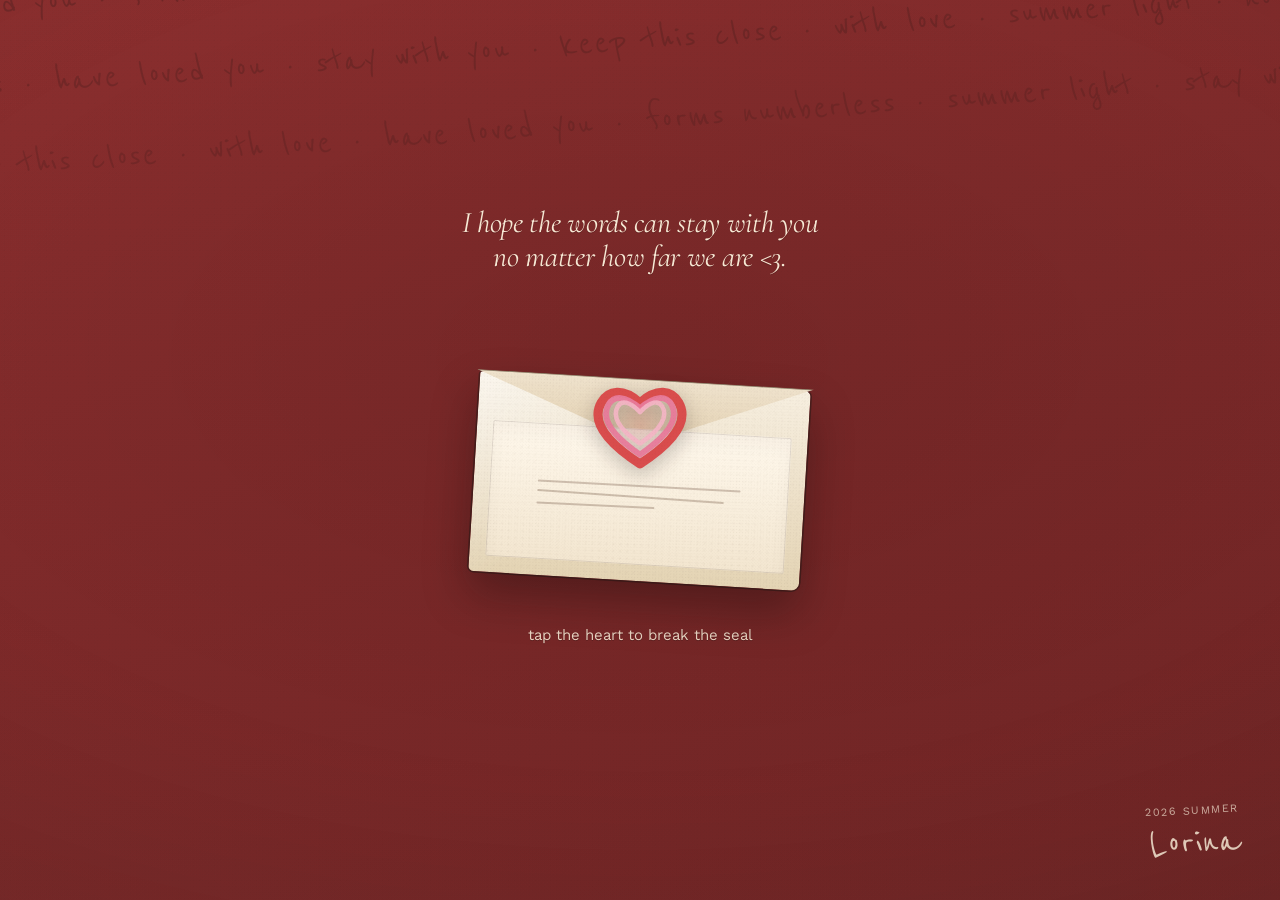
==== commit bee1069e: "Ship Page 3 Plan B scratchboard with extensible per-person data. Replace the collage with a covered " ====
--- a/index.html
+++ b/index.html
@@ -7,8 +7,8 @@
   <meta name="description" content="A small vintage mail of gratitude — sealed for friends and family, opened only by the ones who know the passkey." />
   <link rel="preconnect" href="https://fonts.googleapis.com" />
   <link rel="preconnect" href="https://fonts.gstatic.com" crossorigin />
-  <link href="https://fonts.googleapis.com/css2?family=Caveat:wght@400;600&family=Cormorant+Garamond:ital,wght@0,400;0,500;0,600;1,400;1,500;1,600&family=Reenie+Beanie&family=Work+Sans:wght@300;400;500;600&display=swap" rel="stylesheet" />
-  <link rel="stylesheet" href="assets/css/style.css?v=20260811o" />
+  <link href="https://fonts.googleapis.com/css2?family=Caveat:wght@400;600&family=Cormorant+Garamond:ital,wght@0,400;0,500;0,600;1,400;1,500;1,600&family=Noto+Serif+SC:wght@400;500;600&family=Reenie+Beanie&family=Work+Sans:wght@300;400;500;600&display=swap" rel="stylesheet" />
+  <link rel="stylesheet" href="assets/css/style.css?v=20260811t" />
 </head>
 <body>
   <div class="pink-veil" id="pink-veil" aria-hidden="true">
@@ -40,7 +40,7 @@
         <div class="envelope-grain" aria-hidden="true"></div>
       </div>
 
-      <button type="button" class="heart-btn" id="heart-btn" aria-label="Open the letter">
+      <button type="button" class="heart-btn" id="heart-btn" aria-label="Break the seal">
         <svg class="heart-draw" viewBox="0 0 120 108" aria-hidden="true" focusable="false">
           <path class="heart-ring heart-ring--outer" d="M60 96 C20 70 8 48 18 30 C26 16 42 14 60 30 C78 14 94 16 102 30 C112 48 100 70 60 96 Z" />
           <path class="heart-ring heart-ring--mid" d="M60 86 C28 64 18 46 26 32 C32 22 44 22 60 36 C76 22 88 22 94 32 C102 46 92 64 60 86 Z" />
@@ -58,7 +58,7 @@
       </div>
     </div>
 
-    <p class="seal-hint type-body">tap the heart to open</p>
+    <p class="seal-hint type-body" id="seal-hint">tap the heart to break the seal</p>
 
     <aside class="seal-signature" aria-hidden="true">
       <span class="seal-signature-date">2026 summer</span>
@@ -97,8 +97,8 @@
 
       <form class="passkey-card" id="passkey-form" autocomplete="off" novalidate>
         <div class="passkey-card-grain" aria-hidden="true"></div>
-        <h1 class="passkey-title type-headline">Your name &amp; <em>passkey</em></h1>
-        <p class="passkey-sub type-body">Type the name I know you by, and the passkey I gave you.</p>
+        <h1 class="passkey-title type-headline" id="passkey-title">Your name &amp; <em>passkey</em></h1>
+        <p class="passkey-sub type-body" id="passkey-sub">The seal is yours now — type the name I know you by, and the passkey I left for you.</p>
 
         <label class="field type-label">
           <span>Name</span>
@@ -147,7 +147,7 @@
           </div>
         </label>
 
-        <button class="btn btn-lemon type-btn" type="submit">Break the seal</button>
+        <button class="btn btn-lemon type-btn" type="submit" id="passkey-submit">Break the seal</button>
         <p class="form-error" id="form-error" role="alert" hidden></p>
 
         <div class="swatch-row" aria-hidden="true">
@@ -167,20 +167,52 @@
     </div>
   </section>
 
-  <!-- ===== PAGE 3 — memories collage ===== -->
+  <!-- ===== PAGE 3 — scratchboard memories ===== -->
   <section class="view view-memories" id="view-memories" data-view="memories" aria-label="Memories" hidden>
     <header class="memories-head">
-      <div>
-        <h2 id="memories-headline">kept close</h2>
-        <p class="sub" id="memories-sub">a little collage of us</p>
-      </div>
-      <p class="memories-for"><span>for</span> <em id="memories-name">you</em></p>
+      <div class="memories-for" id="memories-for">
+        <span class="memories-for-label" id="memories-for-label">for</span>
+        <em class="memories-name" id="memories-name">you</em>
+      </div>
+
+      <div class="memories-head-copy">
+        <h2 class="bilingual-block" id="memories-headline-block">
+          <span class="lang-en" id="memories-headline">You've got a permanent residency in my hippocampus. &lt;3</span>
+          <span class="lang-zh" id="memories-headline-zh" lang="zh-Hans">你在我海马体里有永久居留权 &lt;3</span>
+        </h2>
+      </div>
     </header>
 
-    <div class="collage-board" id="collage-board" aria-label="Memory collage"></div>
-
-    <div class="memories-cta">
-      <button type="button" class="btn btn-cream" id="memories-continue">Open the letter.</button>
+    <div
+      class="scratch-stage"
+      id="scratch-stage"
+      style="--stage-aspect: 4 / 5"
+      aria-label="Scratchable memory board"
+    >
+      <div class="scratch-under" id="scratch-under">
+        <picture id="scratch-picture" hidden>
+          <source id="scratch-webp" type="image/webp" srcset="" />
+          <img
+            class="flat-board"
+            id="scratch-img"
+            src=""
+            alt=""
+            decoding="async"
+            fetchpriority="high"
+          />
+        </picture>
+        <p class="scratch-missing" id="scratch-missing" hidden></p>
+      </div>
+      <canvas class="scratch-canvas" id="scratch-canvas" aria-label="Scratch cover"></canvas>
+      <p class="scratch-caption" id="scratch-caption">Scratch the board to reveal memories</p>
+      <p class="scratch-photo-caption" id="scratch-photo-caption" hidden></p>
+    </div>
+
+    <div class="memories-actions">
+      <button type="button" class="reveal-link" id="reveal-all">Reveal all</button>
+      <div class="memories-cta" id="memories-cta" hidden>
+        <button type="button" class="btn btn-cream" id="memories-continue">Open the letter</button>
+      </div>
     </div>
   </section>
 
@@ -206,7 +238,7 @@
           </p>
         </article>
 
-        <aside class="letter-aside" aria-label="Kept close">
+        <aside class="letter-aside" aria-label="Yours to keep">
           <figure class="aside-polaroid">
             <div class="aside-media">
               <img id="panel-img" alt="" loading="lazy" decoding="async" />
@@ -220,7 +252,7 @@
           </blockquote>
 
           <div class="aside-swatches">
-            <span class="label">kept close</span>
+            <span class="label" id="letter-aside-label">yours to keep</span>
             <span class="swatch-row" id="panel-swatches"></span>
           </div>
         </aside>
@@ -234,7 +266,8 @@
 
   <audio id="bg-music" loop preload="metadata"></audio>
 
-  <script src="assets/js/app.js?v=20260811o"></script>
+  <script src="assets/js/scratch-board.js?v=20260811t"></script>
+  <script src="assets/js/app.js?v=20260811t"></script>
   <script>
     /* Inline Page-1 unlock — survives a failed app.js load */
     (function () {
--- a/assets/css/style.css
+++ b/assets/css/style.css
@@ -16,7 +16,8 @@
   --ease-heart: cubic-bezier(0.22, 0.61, 0.36, 1);
   --ease-soft: cubic-bezier(0.4, 0, 0.2, 1);
   --maxw: 1100px;
-  --cache: 20260811o;
+  --cache: 20260811t;
+  --zh-serif: "Noto Serif SC", "Source Han Serif SC", "Songti SC", "SimSun", serif;
   /* Shared Page 1 / Page 2 surface (exact same treatment) */
   --seal-red: #8B2E2E;
   --seal-red-deep: #6E2424;
@@ -899,43 +900,237 @@
   .open-letter-frame { transition: none; }
 }
 
-/* ========== PAGE 3 — Memories collage ========== */
+/* ========== PAGE 3 — Scratchboard memories ========== */
 .view-memories {
-  background: var(--board);
-  color: var(--paper);
-  padding: 36px 20px 48px;
-}
+  background:
+    radial-gradient(120% 80% at 50% -10%, rgba(246, 212, 217, 0.28), transparent 50%),
+    linear-gradient(180deg, var(--paper) 0%, var(--paper-2) 100%);
+  color: var(--ink);
+  padding: 32px 20px 48px;
+  display: none;
+  flex-direction: column;
+  align-items: center;
+}
+.view-memories.is-active { display: flex; }
+
+/* Optional EN + ZH pair (used for hippocampus line; reusable for captions later) */
+.bilingual-block {
+  display: flex;
+  flex-direction: column;
+  align-items: flex-start;
+  gap: 0.12em;
+}
+.bilingual-block .lang-en {
+  display: block;
+  margin: 0;
+}
+.bilingual-block .lang-zh {
+  display: block;
+  margin: 0;
+  font-family: var(--zh-serif);
+  font-size: 0.72em;
+  font-weight: 400;
+  font-style: normal;
+  line-height: 1.25;
+  letter-spacing: 0.02em;
+  color: var(--ink);
+  opacity: 0.62;
+}
+.bilingual-block .lang-zh[hidden] { display: none !important; }
+
 .memories-head {
-  max-width: var(--maxw);
-  margin: 0 auto 28px;
+  width: min(100%, 720px);
+  margin: 0 auto 18px;
   display: flex;
-  justify-content: space-between;
-  align-items: end;
-  gap: 20px;
-}
-.memories-head h2 {
+  flex-direction: column;
+  align-items: stretch;
+  gap: 14px;
+}
+.memories-for {
+  align-self: flex-end;
+  text-align: right;
+  margin: 0;
+  margin-right: clamp(4px, 1.5vw, 12px);
+  max-width: min(46%, 220px);
+  pointer-events: none;
+}
+.memories-for-label {
+  display: block;
+  font-family: var(--sans);
+  font-size: 11px;
+  letter-spacing: 0.08em;
+  text-transform: uppercase;
+  color: var(--ink-soft);
+  opacity: 0.8;
+}
+.memories-name {
+  display: block;
+  margin-top: 2px;
+  font-family: var(--serif);
+  font-style: italic;
+  font-weight: 500;
+  font-size: clamp(26px, 4vw, 34px);
+  line-height: 1.1;
+  color: #C47A8A;
+}
+
+.memories-head-copy { width: 100%; }
+#memories-headline-block {
+  margin: 0;
   font-family: var(--serif);
   font-weight: 500;
   font-style: italic;
-  font-size: clamp(36px, 5vw, 54px);
-  line-height: 1;
+  font-size: clamp(20px, 3.6vw, 28px);
+  line-height: 1.25;
+  color: var(--ink);
+  max-width: 38ch;
+}
+#memories-headline-block .lang-zh {
+  font-style: normal;
+  max-width: 28em;
+}
+
+.scratch-stage {
+  position: relative;
+  width: min(100%, 720px);
+  aspect-ratio: var(--stage-aspect, 4 / 5);
+  max-height: min(78dvh, 820px);
+  border-radius: 16px;
+  overflow: hidden;
+  background: var(--board);
+  box-shadow:
+    0 18px 40px rgba(34, 43, 36, 0.28),
+    inset 0 0 0 1px rgba(251, 239, 217, 0.08);
+  touch-action: none;
+  user-select: none;
+}
+.scratch-under {
+  position: absolute;
+  inset: 0;
+  z-index: 1;
+}
+.scratch-under picture {
+  position: absolute;
+  inset: 0;
+  display: block;
+}
+.flat-board {
+  position: absolute;
+  inset: 0;
+  width: 100%;
+  height: 100%;
+  object-fit: cover;
+  object-position: center;
+  display: block;
+  background: var(--board);
+}
+.scratch-canvas {
+  position: absolute;
+  inset: 0;
+  z-index: 3;
+  width: 100%;
+  height: 100%;
+  cursor: crosshair;
+  touch-action: none;
+  transition: opacity 700ms var(--ease-soft);
+}
+.scratch-canvas.is-fading { opacity: 0; }
+.scratch-stage.is-revealed .scratch-canvas { pointer-events: none; }
+.scratch-caption {
+  position: absolute;
+  left: 50%;
+  top: 50%;
+  z-index: 4;
+  transform: translate(-50%, -50%);
+  margin: 0;
+  padding: 10px 16px;
+  max-width: 86%;
+  text-align: center;
+  font-family: var(--hand);
+  font-size: clamp(22px, 4.5vw, 30px);
+  line-height: 1.15;
   color: var(--paper);
-}
-.memories-head .sub {
-  margin-top: 8px;
+  text-shadow: 0 2px 10px rgba(0, 0, 0, 0.45);
+  pointer-events: none;
+  transition: opacity 400ms var(--ease-soft);
+}
+.scratch-caption.is-hidden { opacity: 0; }
+
+.scratch-photo-caption {
+  position: absolute;
+  left: 50%;
+  bottom: 14px;
+  z-index: 4;
+  transform: translateX(-50%);
+  margin: 0;
+  padding: 6px 12px;
+  max-width: 90%;
+  text-align: center;
+  pointer-events: none;
   font-family: var(--hand);
-  font-size: 26px;
-  color: rgba(251, 239, 217, 0.72);
-}
-.memories-for {
+  font-size: 20px;
+  color: var(--paper);
+  text-shadow: 0 1px 6px rgba(0, 0, 0, 0.5);
+}
+.scratch-photo-caption.bilingual-block {
+  align-items: center;
+}
+.scratch-photo-caption .lang-zh {
+  color: var(--paper);
+  opacity: 0.75;
+}
+
+.scratch-missing {
+  position: absolute;
+  inset: 0;
+  z-index: 2;
+  margin: 0;
+  display: grid;
+  place-items: center;
+  padding: 28px;
+  text-align: center;
   font-family: var(--serif);
-  font-size: 18px;
-  color: rgba(251, 239, 217, 0.7);
-  text-align: right;
-}
-.memories-for span { display: block; font-size: 13px; letter-spacing: 0.08em; text-transform: uppercase; font-family: var(--sans); opacity: 0.7; }
-.memories-for em { font-style: italic; font-size: 28px; color: var(--blush); }
-
+  font-style: italic;
+  font-size: clamp(18px, 3.5vw, 22px);
+  line-height: 1.35;
+  color: var(--paper);
+  background:
+    radial-gradient(circle at 30% 30%, rgba(246, 212, 217, 0.18), transparent 45%),
+    linear-gradient(160deg, #2A342C, var(--board) 55%, #1A211C);
+}
+
+.memories-actions {
+  width: min(100%, 720px);
+  margin-top: 18px;
+  display: flex;
+  flex-direction: column;
+  align-items: center;
+  gap: 12px;
+  min-height: 72px;
+}
+.reveal-link {
+  font-family: var(--serif);
+  font-style: italic;
+  font-size: 17px;
+  color: var(--ink-soft);
+  background: none;
+  border: none;
+  border-bottom: 1px solid transparent;
+  cursor: pointer;
+  padding: 4px 2px;
+}
+.reveal-link:hover,
+.reveal-link:focus-visible {
+  color: var(--ink);
+  border-bottom-color: var(--rose);
+  outline: none;
+}
+.reveal-link.is-emphasized {
+  color: var(--ink);
+  border-bottom-color: var(--lemon);
+}
+
+/* Legacy collage helpers (unused by Plan B; kept for optional reuse) */
 .collage-board {
   position: relative;
   max-width: var(--maxw);
@@ -1101,37 +1296,41 @@
 }
 
 .memories-cta {
-  max-width: var(--maxw);
-  margin: 32px auto 0;
+  opacity: 0;
+  transform: translateY(8px);
+  transition: opacity 600ms var(--ease-soft), transform 600ms var(--ease-soft);
+  pointer-events: none;
   display: flex;
   justify-content: center;
 }
-
-/* Mobile stack for collage */
+.memories-cta.is-visible {
+  opacity: 1;
+  transform: none;
+  pointer-events: auto;
+}
+.memories-cta[hidden] { display: none !important; }
+
 @media (max-width: 760px) {
-  .collage-board {
-    height: auto;
-    min-height: 0;
-    display: flex;
-    flex-direction: column;
-    gap: 22px;
-    padding: 22px 16px 28px;
-    overflow: visible;
+  .memories-for {
+    align-self: center;
+    text-align: center;
+    max-width: 100%;
+    margin-right: 0;
   }
-  .collage-item {
-    position: relative !important;
-    left: auto !important;
-    top: auto !important;
-    width: min(78%, 280px) !important;
-    margin: 0 auto;
-    transform: rotate(var(--r, 0deg)) !important;
+  .memories-head-copy,
+  #memories-headline-block {
+    max-width: none;
+    align-items: center;
+    text-align: center;
   }
-  .collage-item[data-kind="doodle"] { width: 36px !important; }
-  .collage-item[data-kind="sticker"] { width: 140px !important; }
-  .collage-item[data-kind="ticket"] { width: 160px !important; }
-  .collage-item[data-kind="filmstrip"] { width: 180px !important; }
-  .memories-head { flex-direction: column; align-items: start; }
-  .memories-for { text-align: left; }
+}
+
+@media (prefers-reduced-motion: reduce) {
+  .scratch-canvas,
+  .scratch-caption,
+  .memories-cta {
+    transition-duration: 120ms;
+  }
 }
 
 /* ========== PAGE 4 — Letter + music ========== */
